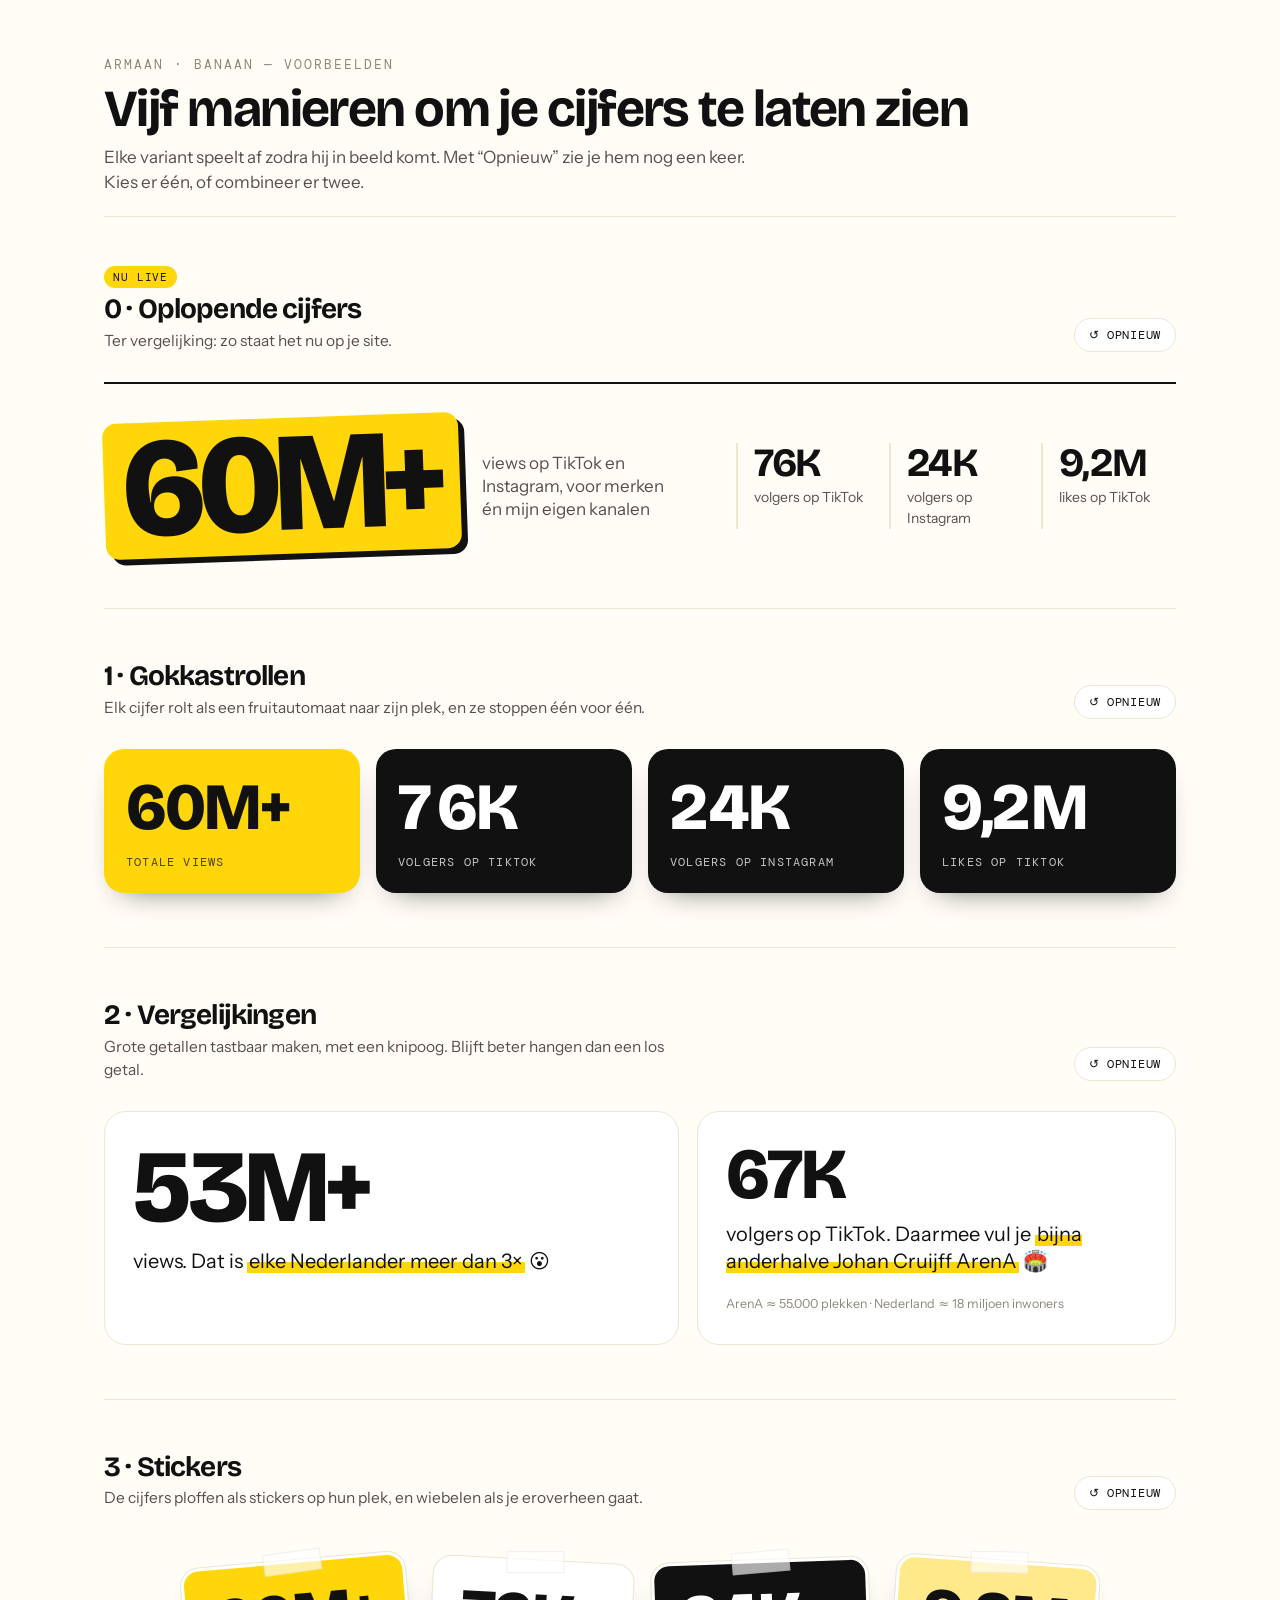
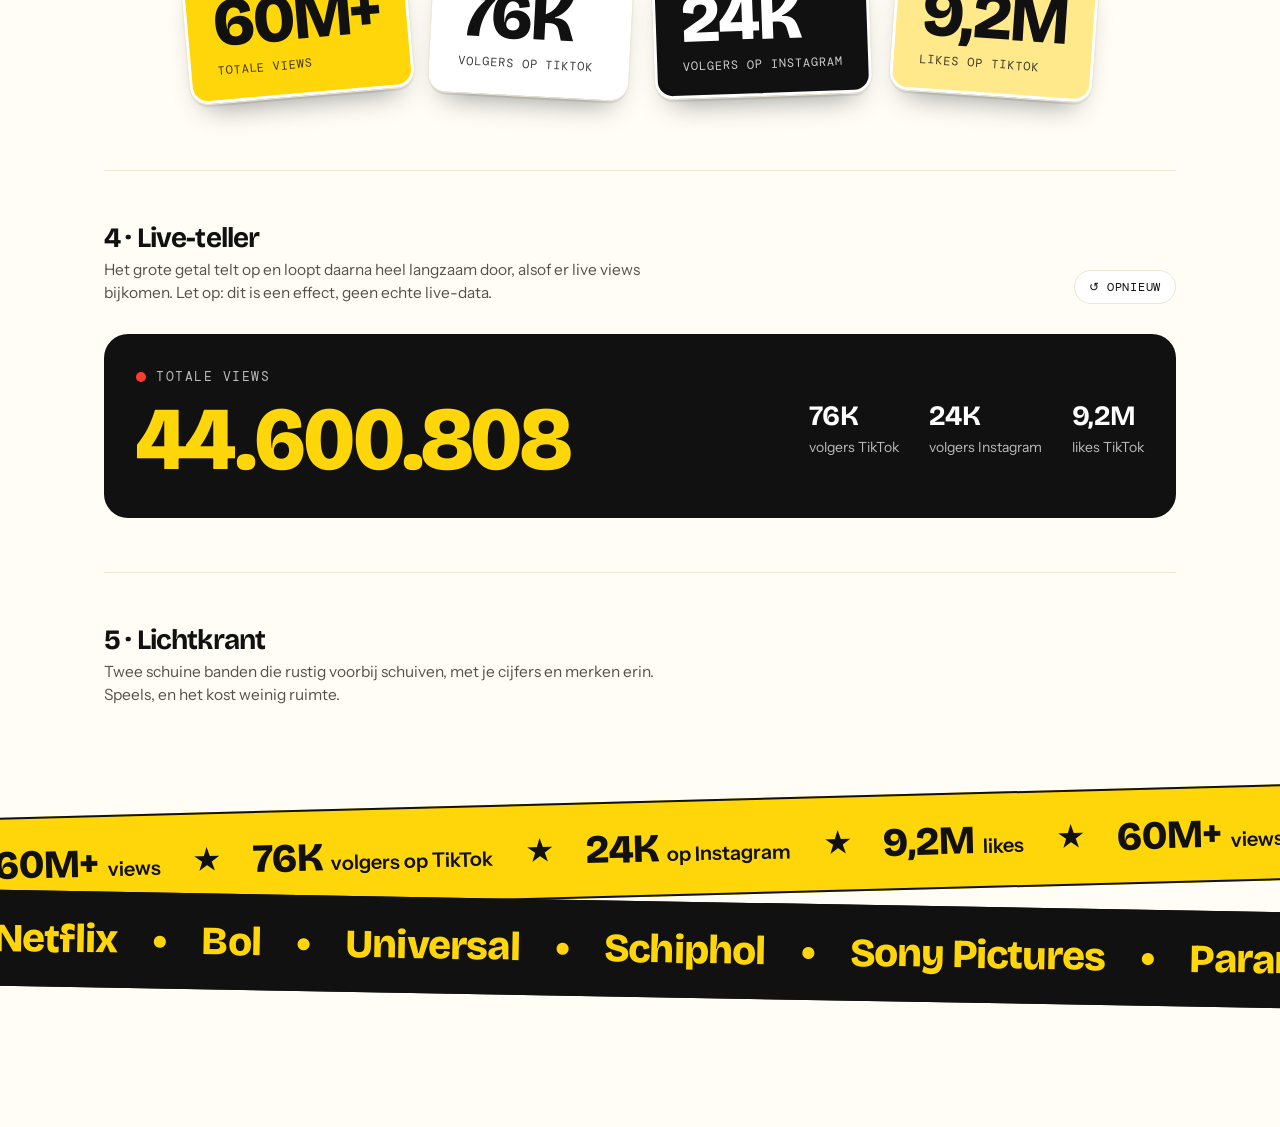
==== cijfers-voorbeelden.html @ a3349daf "Voorbeeldpagina met vijf manieren om cijfers te tonen Co-Authored-By: Claude Opus 5.5 <noreply@anthr" ====
<!doctype html>
<html lang="nl">
<head>
<meta charset="utf-8">
<meta name="viewport" content="width=device-width, initial-scale=1">
<meta name="robots" content="noindex">
<title>Cijfers: voorbeelden — Armaan Banaan</title>
<link rel="icon" type="image/png" href="favicon.png">
<link rel="preconnect" href="https://fonts.googleapis.com">
<link rel="preconnect" href="https://fonts.gstatic.com" crossorigin>
<link rel="stylesheet" href="https://fonts.googleapis.com/css2?family=Bricolage+Grotesque:opsz,wght@12..96,600;12..96,700;12..96,800&family=Instrument+Sans:wght@400;500;600&family=DM+Mono:wght@400;500&display=swap">
<style>
  :root{--bg:#FFFDF6;--bg-2:#FFF6CC;--surface:#FFFFFF;--line:#ECE6D3;--ink:#111111;--muted:#55524A;--faint:#8D887A;--accent:#FFD60A;--accent-text:#B58900}
  *{box-sizing:border-box}
  body{margin:0;background:var(--bg);color:var(--ink);font-family:"Instrument Sans",system-ui,sans-serif;font-size:17px;line-height:1.5;-webkit-font-smoothing:antialiased}
  .wrap{max-width:1120px;margin:0 auto;padding:0 24px}
  h1,h2,b.n{font-family:"Bricolage Grotesque",sans-serif;letter-spacing:-.03em}
  header{padding:56px 0 20px}
  header h1{font-size:clamp(32px,5vw,52px);margin:8px 0 10px;line-height:1}
  header p{color:var(--muted);max-width:60ch;margin:0}
  .eyebrow{font-family:"DM Mono",monospace;font-size:12.5px;letter-spacing:.16em;text-transform:uppercase;color:var(--faint);margin:0}
  section.v{padding:46px 0 54px;border-top:1px solid var(--line)}
  .v-head{display:flex;align-items:flex-end;justify-content:space-between;gap:16px;margin-bottom:30px;flex-wrap:wrap}
  .v-head h2{font-size:28px;margin:6px 0 4px;line-height:1.1}
  .v-head p{margin:0;color:var(--muted);font-size:15.5px;max-width:58ch}
  .again{font-family:"DM Mono",monospace;font-size:12px;letter-spacing:.06em;text-transform:uppercase;border:1px solid var(--line);background:var(--surface);color:var(--ink);border-radius:999px;padding:8px 14px;cursor:pointer}
  .again:hover{border-color:var(--ink)}
  .tag{display:inline-block;background:var(--accent);color:#111;font-family:"DM Mono",monospace;font-size:11px;letter-spacing:.08em;text-transform:uppercase;padding:3px 9px;border-radius:999px}

  /* 0. huidig */
  .st-a{display:grid;grid-template-columns:auto 1fr;gap:28px 56px;align-items:center;border-top:2px solid var(--ink);padding-top:34px}
  .st-hero{display:flex;align-items:center;gap:22px}
  .st-big{font-family:"Bricolage Grotesque",sans-serif;font-weight:800;font-size:clamp(76px,11vw,148px);line-height:.85;letter-spacing:-.05em;color:#111;background:var(--accent);padding:6px 18px 10px;border-radius:14px;transform:rotate(-2deg);display:inline-block;box-shadow:6px 6px 0 #111}
  .st-cap{font-size:17px;color:var(--muted);max-width:18ch;line-height:1.35}
  .st-row{display:grid;grid-template-columns:repeat(3,1fr);gap:18px}
  .st-row div{display:flex;flex-direction:column;gap:4px;border-left:2px solid var(--line);padding-left:16px}
  .st-row b{font-family:"Bricolage Grotesque",sans-serif;font-weight:700;font-size:clamp(28px,3.4vw,40px);letter-spacing:-.03em;line-height:1}
  .st-row span{font-size:14px;color:var(--muted)}

  /* 1. gokkastrollen */
  .slot-grid{display:grid;grid-template-columns:repeat(4,1fr);gap:16px}
  .slot{background:#111;color:#fff;border-radius:20px;padding:26px 22px 22px;box-shadow:0 14px 30px -18px rgba(0,0,0,.6)}
  .slot:first-child{background:var(--accent);color:#111}
  .reel{display:flex;font-family:"Bricolage Grotesque",sans-serif;font-weight:800;font-size:clamp(44px,5.4vw,66px);line-height:1;letter-spacing:-.03em;height:1em;overflow:hidden}
  .reel .col{display:flex;flex-direction:column;transition:transform 1.6s cubic-bezier(.2,.9,.25,1.05)}
  .reel .col span,.reel .fix{height:1em;display:block}
  .slot small{display:block;margin-top:12px;font-family:"DM Mono",monospace;font-size:12px;letter-spacing:.1em;text-transform:uppercase;opacity:.75}

  /* 2. vergelijkingen */
  .cmp{display:grid;grid-template-columns:1.2fr 1fr;gap:18px}
  .cmp > div{background:var(--surface);border:1px solid var(--line);border-radius:22px;padding:30px 28px}
  .cmp b.n{display:block;font-weight:800;font-size:clamp(60px,8vw,104px);line-height:.9}
  .cmp .eq{margin-top:14px;font-size:20px;line-height:1.35}
  .cmp .eq mark{background:linear-gradient(transparent 55%,var(--accent) 55%);color:inherit;padding:0 .1em}
  .cmp .small b.n{font-size:clamp(46px,5.6vw,72px)}
  .cmp .src{display:block;margin-top:10px;font-size:12.5px;color:var(--faint)}

  /* 3. stickers */
  .stick{display:flex;flex-wrap:wrap;gap:22px;justify-content:center;padding:20px 0}
  .sticker{position:relative;background:var(--accent);color:#111;border-radius:18px;padding:22px 26px 18px;min-width:200px;box-shadow:0 3px 0 rgba(0,0,0,.08),0 18px 30px -16px rgba(0,0,0,.45);border:3px solid #fff;outline:1px solid var(--line);transform:rotate(var(--r)) scale(0);opacity:0}
  .sticker:nth-child(2){background:#fff}
  .sticker:nth-child(3){background:#111;color:#fff}
  .sticker:nth-child(4){background:#FFE98A}
  .sticker b.n{display:block;font-weight:800;font-size:clamp(48px,5.6vw,68px);line-height:.95}
  .sticker small{font-family:"DM Mono",monospace;font-size:12px;letter-spacing:.08em;text-transform:uppercase;opacity:.8}
  .sticker::before{content:"";position:absolute;top:-12px;left:50%;width:56px;height:20px;margin-left:-28px;background:rgba(255,255,255,.65);border:1px solid rgba(0,0,0,.06);transform:rotate(-3deg)}
  .play .sticker{animation:plak .6s cubic-bezier(.3,1.6,.5,1) forwards;animation-delay:calc(var(--i)*.14s)}
  .sticker.done{opacity:1;transform:rotate(var(--r)) scale(1);animation:none}
  .sticker.done:hover{animation:wiebel .5s ease}
  @keyframes plak{0%{opacity:0;transform:rotate(calc(var(--r) - 14deg)) scale(1.7)}60%{opacity:1;transform:rotate(var(--r)) scale(.94)}100%{opacity:1;transform:rotate(var(--r)) scale(1)}}
  @keyframes wiebel{0%,100%{transform:rotate(var(--r)) scale(1.04)}30%{transform:rotate(calc(var(--r) - 4deg)) scale(1.06)}60%{transform:rotate(calc(var(--r) + 3deg)) scale(1.06)}}

  /* 4. live-teller */
  .live{background:#111;color:#fff;border-radius:24px;padding:34px 32px;display:flex;align-items:center;justify-content:space-between;gap:24px;flex-wrap:wrap}
  .live .lbl{display:flex;align-items:center;gap:10px;font-family:"DM Mono",monospace;font-size:12.5px;letter-spacing:.12em;text-transform:uppercase;color:#bbb}
  .live .dot{width:10px;height:10px;border-radius:50%;background:#ff3b30;box-shadow:0 0 0 0 rgba(255,59,48,.6);animation:puls 1.6s infinite}
  @keyframes puls{70%{box-shadow:0 0 0 12px rgba(255,59,48,0)}100%{box-shadow:0 0 0 0 rgba(255,59,48,0)}}
  .live b.n{display:block;font-weight:800;font-size:clamp(46px,7vw,92px);line-height:1;color:var(--accent);font-variant-numeric:tabular-nums;margin-top:8px}
  .live .side{display:grid;grid-template-columns:repeat(3,auto);gap:10px 30px;font-size:14px;color:#bbb}
  .live .side b{display:block;font-family:"Bricolage Grotesque",sans-serif;font-size:28px;color:#fff;letter-spacing:-.02em}

  /* 5. lichtkrant */
  .ticker{background:var(--accent);color:#111;border-top:2px solid #111;border-bottom:2px solid #111;overflow:hidden;transform:rotate(-1.5deg);margin:10px -24px}
  .ticker .t{display:flex;width:max-content;animation:loop 26s linear infinite}
  .ticker .grp{display:flex;align-items:center;gap:34px;padding:16px 17px;font-family:"Bricolage Grotesque",sans-serif;font-weight:800;font-size:clamp(26px,3.4vw,40px);letter-spacing:-.02em;white-space:nowrap}
  .ticker .grp i{font-style:normal;font-weight:600;font-family:"Instrument Sans",sans-serif;font-size:.5em;letter-spacing:0;text-transform:none}
  .ticker .ster{font-size:.7em}
  @keyframes loop{to{transform:translateX(-50%)}}
  .ticker2{background:#111;color:var(--accent);transform:rotate(1deg);margin-top:-6px}
  .ticker2 .t{animation-direction:reverse;animation-duration:32s}

  @media (max-width:860px){
    .st-a,.cmp{grid-template-columns:1fr}.slot-grid{grid-template-columns:1fr 1fr}.live .side{grid-template-columns:1fr 1fr 1fr}
  }
  @media (max-width:520px){.slot-grid,.st-row{grid-template-columns:1fr}.live .side{grid-template-columns:1fr}}
  @media (prefers-reduced-motion:reduce){.ticker .t{animation:none}.sticker{opacity:1;transform:rotate(var(--r))}}
</style>
</head>
<body>
<div class="wrap">
  <header>
    <p class="eyebrow">armaan · banaan — voorbeelden</p>
    <h1>Vijf manieren om je cijfers te laten zien</h1>
    <p>Elke variant speelt af zodra hij in beeld komt. Met “Opnieuw” zie je hem nog een keer. Kies er één, of combineer er twee.</p>
  </header>

  <section class="v" data-v="0">
    <div class="v-head"><div><span class="tag">Nu live</span><h2>0 · Oplopende cijfers</h2><p>Ter vergelijking: zo staat het nu op je site.</p></div><button class="again" type="button">↺ Opnieuw</button></div>
    <div class="st-a">
      <div class="st-hero"><span class="st-big"><span data-count="60" data-suf="M+">60M+</span></span><span class="st-cap">views op TikTok en Instagram, voor merken én mijn eigen kanalen</span></div>
      <div class="st-row">
        <div><b data-count="76" data-suf="K">76K</b><span>volgers op TikTok</span></div>
        <div><b data-count="24" data-suf="K">24K</b><span>volgers op Instagram</span></div>
        <div><b data-count="9.2" data-dec="1" data-suf="M">9,2M</b><span>likes op TikTok</span></div>
      </div>
    </div>
  </section>

  <section class="v" data-v="1">
    <div class="v-head"><div><h2>1 · Gokkastrollen</h2><p>Elk cijfer rolt als een fruitautomaat naar zijn plek, en ze stoppen één voor één.</p></div><button class="again" type="button">↺ Opnieuw</button></div>
    <div class="slot-grid">
      <div class="slot"><div class="reel" data-slot="60M+"></div><small>totale views</small></div>
      <div class="slot"><div class="reel" data-slot="76K"></div><small>volgers op TikTok</small></div>
      <div class="slot"><div class="reel" data-slot="24K"></div><small>volgers op Instagram</small></div>
      <div class="slot"><div class="reel" data-slot="9,2M"></div><small>likes op TikTok</small></div>
    </div>
  </section>

  <section class="v" data-v="2">
    <div class="v-head"><div><h2>2 · Vergelijkingen</h2><p>Grote getallen tastbaar maken, met een knipoog. Blijft beter hangen dan een los getal.</p></div><button class="again" type="button">↺ Opnieuw</button></div>
    <div class="cmp">
      <div><b class="n" data-count="60" data-suf="M+">60M+</b><p class="eq">views. Dat is <mark>elke Nederlander meer dan 3×</mark> 😮</p></div>
      <div class="small"><b class="n" data-count="76" data-suf="K">76K</b><p class="eq">volgers op TikTok. Daarmee vul je <mark>bijna anderhalve Johan Cruijff ArenA</mark> 🏟️</p><span class="src">ArenA ≈ 55.000 plekken · Nederland ≈ 18 miljoen inwoners</span></div>
    </div>
  </section>

  <section class="v" data-v="3">
    <div class="v-head"><div><h2>3 · Stickers</h2><p>De cijfers ploffen als stickers op hun plek, en wiebelen als je eroverheen gaat.</p></div><button class="again" type="button">↺ Opnieuw</button></div>
    <div class="stick">
      <div class="sticker" style="--r:-5deg;--i:0"><b class="n">60M+</b><small>totale views</small></div>
      <div class="sticker" style="--r:3deg;--i:1"><b class="n">76K</b><small>volgers op TikTok</small></div>
      <div class="sticker" style="--r:-2deg;--i:2"><b class="n">24K</b><small>volgers op Instagram</small></div>
      <div class="sticker" style="--r:4deg;--i:3"><b class="n">9,2M</b><small>likes op TikTok</small></div>
    </div>
  </section>

  <section class="v" data-v="4">
    <div class="v-head"><div><h2>4 · Live-teller</h2><p>Het grote getal telt op en loopt daarna heel langzaam door, alsof er live views bijkomen. Let op: dit is een effect, geen echte live-data.</p></div><button class="again" type="button">↺ Opnieuw</button></div>
    <div class="live">
      <div><span class="lbl"><span class="dot"></span>Totale views</span><b class="n" id="live-n">60.000.000</b></div>
      <div class="side"><div><b>76K</b>volgers TikTok</div><div><b>24K</b>volgers Instagram</div><div><b>9,2M</b>likes TikTok</div></div>
    </div>
  </section>

  <section class="v" data-v="5">
    <div class="v-head"><div><h2>5 · Lichtkrant</h2><p>Twee schuine banden die rustig voorbij schuiven, met je cijfers en merken erin. Speels, en het kost weinig ruimte.</p></div></div>
  </section>
</div>
<div class="ticker"><div class="t"><div class="grp"><span>60M+ <i>views</i></span><span class="ster">★</span><span>76K <i>volgers op TikTok</i></span><span class="ster">★</span><span>24K <i>op Instagram</i></span><span class="ster">★</span><span>9,2M <i>likes</i></span><span class="ster">★</span></div><div class="grp" aria-hidden="true"><span>60M+ <i>views</i></span><span class="ster">★</span><span>76K <i>volgers op TikTok</i></span><span class="ster">★</span><span>24K <i>op Instagram</i></span><span class="ster">★</span><span>9,2M <i>likes</i></span><span class="ster">★</span></div></div></div>
<div class="ticker ticker2"><div class="t"><div class="grp"><span>Netflix</span><span class="ster">●</span><span>Bol</span><span class="ster">●</span><span>Universal</span><span class="ster">●</span><span>Schiphol</span><span class="ster">●</span><span>Sony Pictures</span><span class="ster">●</span><span>Paramount</span><span class="ster">●</span><span>NS</span><span class="ster">●</span></div><div class="grp" aria-hidden="true"><span>Netflix</span><span class="ster">●</span><span>Bol</span><span class="ster">●</span><span>Universal</span><span class="ster">●</span><span>Schiphol</span><span class="ster">●</span><span>Sony Pictures</span><span class="ster">●</span><span>Paramount</span><span class="ster">●</span><span>NS</span><span class="ster">●</span></div></div></div>
<div style="height:120px"></div>

<script>
(function(){
  /* 0 + 2: oplopend */
  function fmt(v,dec,suf){ return (dec?v.toFixed(dec).replace(".",","):Math.round(v))+(suf||""); }
  function count(el){ var to=parseFloat(el.dataset.count), dec=parseInt(el.dataset.dec||"0",10), suf=el.dataset.suf||""; var t0=null,d=1400; function f(t){ if(!t0){t0=t;} var p=Math.min(1,(t-t0)/d); p=1-Math.pow(1-p,3); el.textContent=fmt(to*p,dec,suf); if(p<1){requestAnimationFrame(f);} } requestAnimationFrame(f); }

  /* 1: gokkastrollen */
  document.querySelectorAll("[data-slot]").forEach(function(r){
    r.innerHTML=r.dataset.slot.split("").map(function(c){
      if(!/[0-9]/.test(c)){ return '<span class="fix">'+c+'</span>'; }
      var s=""; for(var k=0;k<3;k++){ for(var n=0;n<10;n++){ s+="<span>"+n+"</span>"; } }
      return '<span class="col" data-d="'+c+'">'+s+'</span>';
    }).join("");
  });
  function slots(sec){
    var cols=sec.querySelectorAll(".col"), i=0;
    cols.forEach(function(c){ c.style.transition="none"; c.style.transform="translateY(0)"; });
    void sec.offsetWidth;
    cols.forEach(function(c){ var d=parseInt(c.dataset.d,10); c.style.transition="transform "+(1.2+i*0.18)+"s cubic-bezier(.2,.9,.25,1.05)"; c.style.transform="translateY(-"+(20+d)+"em)"; i++; });
  }

  /* 3: stickers */
  function stickers(sec){ var st=sec.querySelectorAll(".sticker"); st.forEach(function(x){ x.classList.remove("done"); }); sec.classList.remove("play"); void sec.offsetWidth; sec.classList.add("play"); }
  document.querySelectorAll(".sticker").forEach(function(x){ x.addEventListener("animationend",function(e){ if(e.animationName==="plak"){ x.classList.add("done"); } }); });

  /* 4: live-teller */
  var liveT=null;
  function live(){
    var el=document.getElementById("live-n"); clearInterval(liveT);
    var doel=60000000, t0=null, d=1600;
    function nl(n){ return Math.floor(n).toLocaleString("nl-NL"); }
    function f(t){ if(!t0){t0=t;} var p=Math.min(1,(t-t0)/d); p=1-Math.pow(1-p,3); el.textContent=nl(doel*p); if(p<1){requestAnimationFrame(f);} else { var n=doel; liveT=setInterval(function(){ n+=Math.floor(Math.random()*4)+1; el.textContent=nl(n); },900); } }
    requestAnimationFrame(f);
  }

  function speel(sec){
    var v=sec.dataset.v;
    if(v==="0"||v==="2"){ sec.querySelectorAll("[data-count]").forEach(count); }
    if(v==="1"){ slots(sec); }
    if(v==="3"){ stickers(sec); }
    if(v==="4"){ live(); }
  }
  var io=new IntersectionObserver(function(es){ es.forEach(function(e){ if(e.isIntersecting){ speel(e.target); io.unobserve(e.target); } }); },{threshold:.45});
  document.querySelectorAll("section.v").forEach(function(s){ io.observe(s); var b=s.querySelector(".again"); if(b){ b.addEventListener("click",function(){ speel(s); }); } });
})();
</script>
</body>
</html>
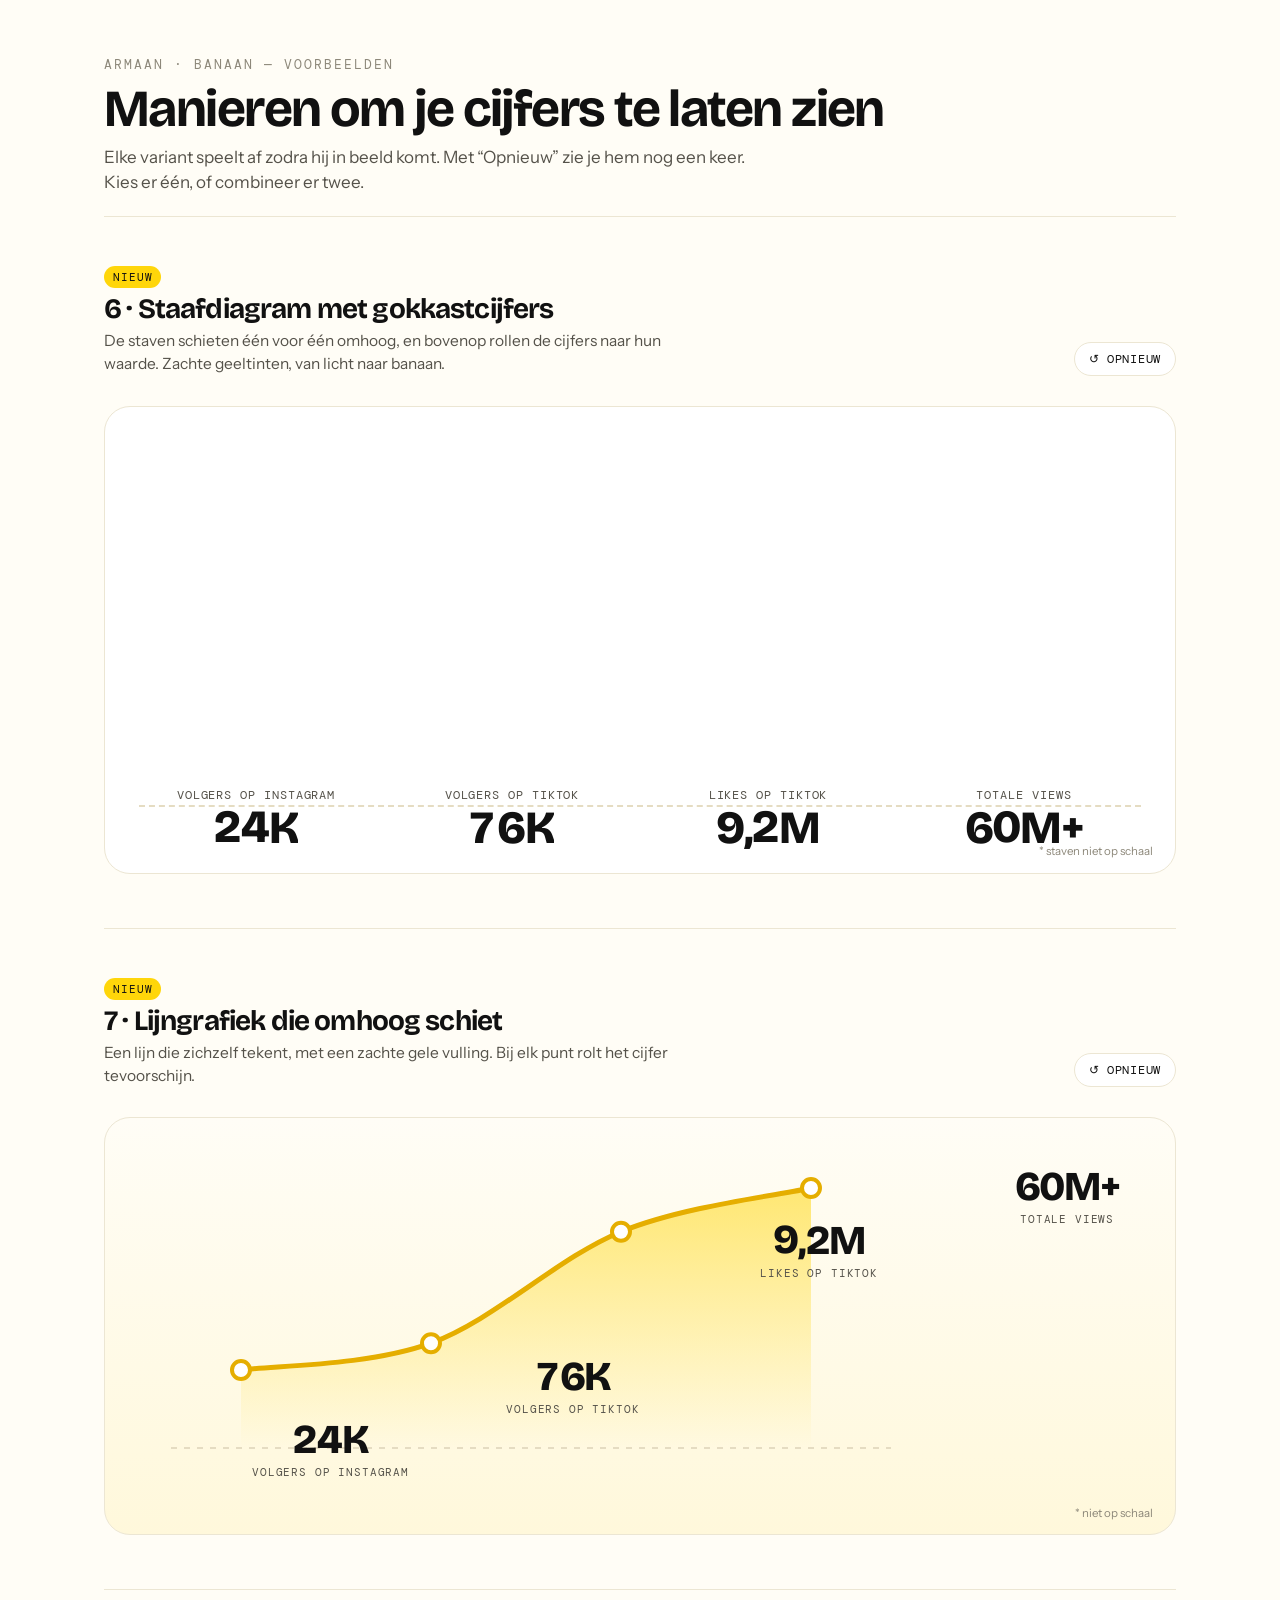
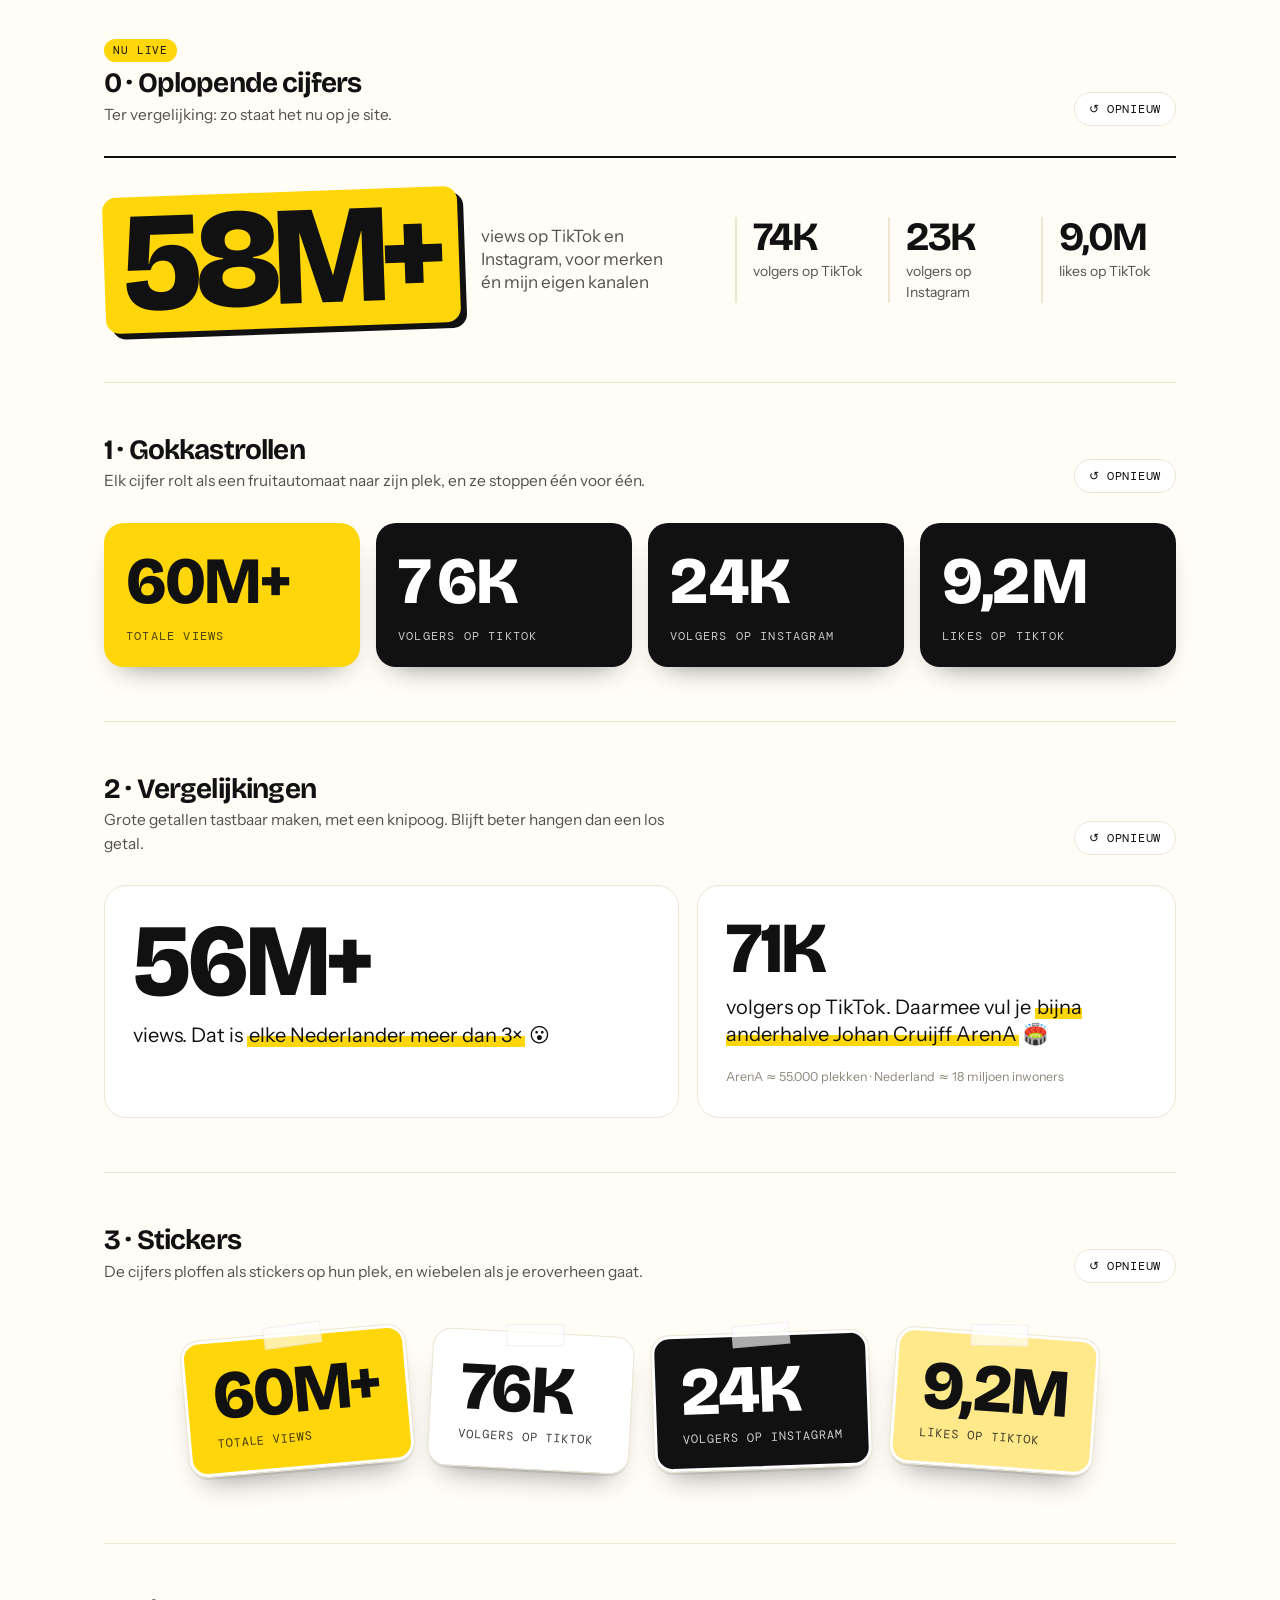
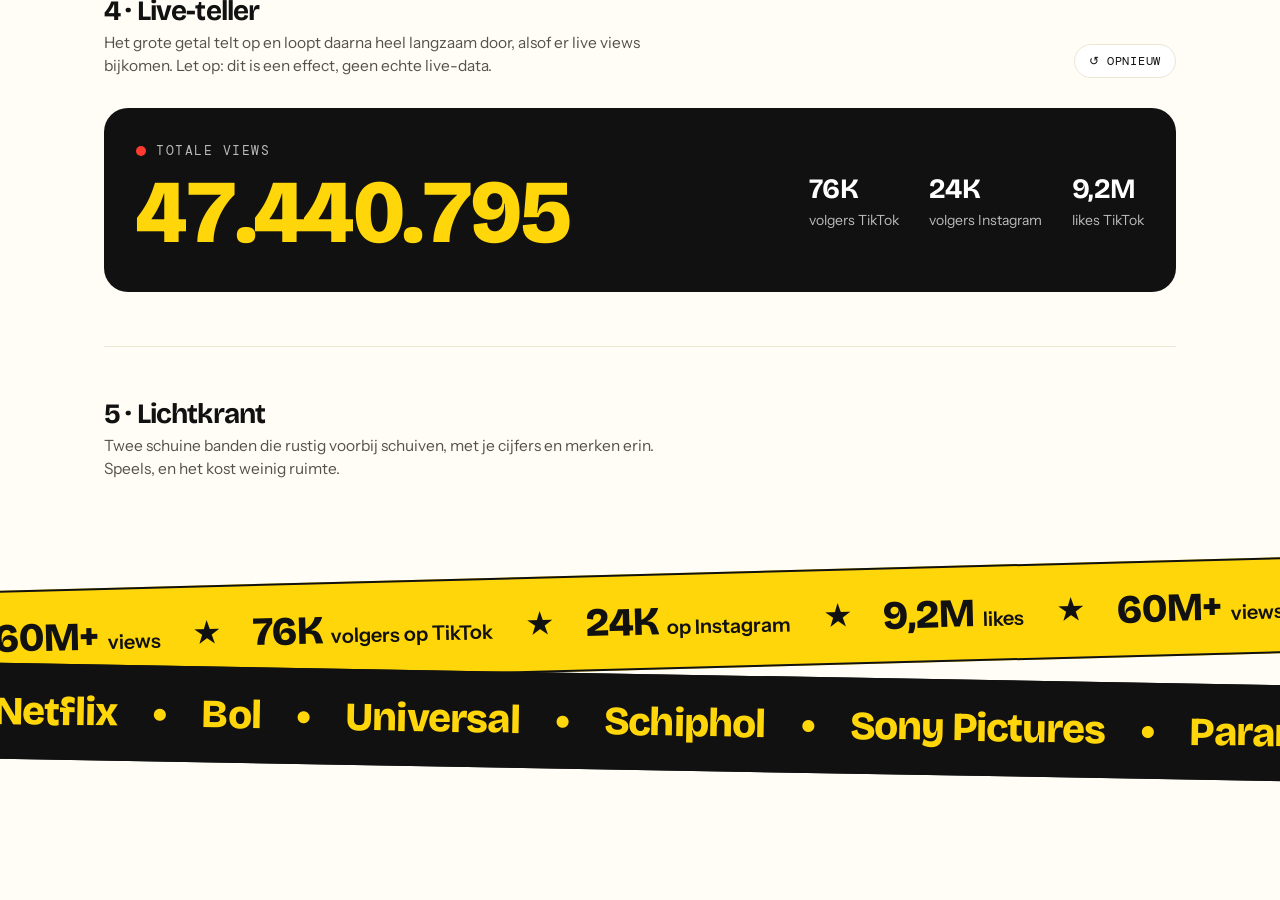
==== commit d4790cef: "Cijfervoorbeelden: staafdiagram en lijngrafiek met gokkastcijfers Co-Authored-By: Claude Opus 5.5 <n" ====
--- a/cijfers-voorbeelden.html
+++ b/cijfers-voorbeelden.html
@@ -27,6 +27,37 @@
   .again:hover{border-color:var(--ink)}
   .tag{display:inline-block;background:var(--accent);color:#111;font-family:"DM Mono",monospace;font-size:11px;letter-spacing:.08em;text-transform:uppercase;padding:3px 9px;border-radius:999px}
 
+
+  /* 6. staafdiagram */
+  .chart{position:relative;background:var(--surface);border:1px solid var(--line);border-radius:26px;padding:40px 34px 26px;overflow:hidden}
+  .grid-l{position:absolute;left:34px;right:34px;top:40px;bottom:72px;background:repeating-linear-gradient(to bottom,transparent 0,transparent calc(25%% - 1px),#F1ECDD calc(25%% - 1px),#F1ECDD 25%%);pointer-events:none}
+  .bars{position:relative;height:360px;display:grid;grid-template-columns:repeat(4,1fr);gap:22px;align-items:end;border-bottom:2px dashed #E5DCC2;padding-bottom:0}
+  .bar{display:flex;flex-direction:column;justify-content:flex-end;height:100%%;position:relative}
+  .pillar{position:relative;height:0;background:linear-gradient(180deg,var(--c),color-mix(in srgb,var(--c) 70%%,#fff));border-radius:16px 16px 6px 6px;box-shadow:inset 0 -6px 0 rgba(0,0,0,.04);transition:height 1s cubic-bezier(.2,.9,.25,1.12);transition-delay:calc(var(--i)*.18s)}
+  .bar:last-child .pillar{box-shadow:0 18px 40px -16px rgba(229,174,0,.65)}
+  .chart.go .pillar{height:calc(var(--h) - 54px)}
+  .val{position:absolute;left:0;right:0;bottom:calc(100%% + 10px);display:flex;justify-content:center}
+  .val .reel{font-size:clamp(28px,3.6vw,48px);color:#111}
+  .lab{position:absolute;top:calc(100%% + 12px);left:0;right:0;text-align:center;font-family:"DM Mono",monospace;font-size:11.5px;letter-spacing:.08em;text-transform:uppercase;color:var(--muted)}
+  .chart .bars{margin-bottom:40px}
+  .note{position:absolute;right:22px;bottom:12px;font-size:11.5px;color:var(--faint)}
+  /* 7. lijngrafiek */
+  .lchart{position:relative;background:linear-gradient(180deg,#FFFDF6,#FFF8DB);border:1px solid var(--line);border-radius:26px;padding:30px 26px 46px;overflow:hidden}
+  .lchart svg{display:block;width:100%%;height:340px;overflow:visible}
+  .lchart .base{stroke:#E5DCC2;stroke-width:2;stroke-dasharray:6 7}
+  .lchart .area{fill:url(#lg);opacity:0;transition:opacity .9s ease .9s}
+  .lchart .ln{fill:none;stroke:#E5AE00;stroke-width:5;stroke-linecap:round;stroke-dasharray:1 1;stroke-dashoffset:1}
+  .lchart.go .ln{transition:stroke-dashoffset 1.6s cubic-bezier(.5,0,.2,1);stroke-dashoffset:0}
+  .lchart.go .area{opacity:1}
+  .lchart .pt{fill:#fff;stroke:#E5AE00;stroke-width:4;transform-box:fill-box;transform-origin:center;transform:scale(0);transition:transform .45s cubic-bezier(.3,1.7,.5,1);transition-delay:calc(.25s + var(--i)*.42s)}
+  .lchart.go .pt{transform:scale(1)}
+  .lv{position:absolute;transform:translate(-50%%,calc(-100%% - 20px));text-align:center;opacity:0;transition:opacity .3s ease;transition-delay:calc(.25s + var(--i)*.42s)}
+  .lchart.go .lv{opacity:1}
+  .lv .reel{font-size:clamp(24px,3.2vw,42px);color:#111;justify-content:center}
+  .lv small{display:block;font-family:"DM Mono",monospace;font-size:10.5px;letter-spacing:.08em;text-transform:uppercase;color:var(--muted);margin-top:4px;white-space:nowrap}
+  .lchart .lv:nth-of-type(1){margin-top:30px}
+  @media (max-width:700px){.bars{height:300px;gap:10px}.lab{font-size:9.5px}.lv small{display:none}}
+
   /* 0. huidig */
   .st-a{display:grid;grid-template-columns:auto 1fr;gap:28px 56px;align-items:center;border-top:2px solid var(--ink);padding-top:34px}
   .st-hero{display:flex;align-items:center;gap:22px}
@@ -100,9 +131,33 @@
 <div class="wrap">
   <header>
     <p class="eyebrow">armaan · banaan — voorbeelden</p>
-    <h1>Vijf manieren om je cijfers te laten zien</h1>
+    <h1>Manieren om je cijfers te laten zien</h1>
     <p>Elke variant speelt af zodra hij in beeld komt. Met “Opnieuw” zie je hem nog een keer. Kies er één, of combineer er twee.</p>
   </header>
+
+  <section class="v" data-v="6">
+    <div class="v-head"><div><span class="tag">Nieuw</span><h2>6 · Staafdiagram met gokkastcijfers</h2><p>De staven schieten één voor één omhoog, en bovenop rollen de cijfers naar hun waarde. Zachte geeltinten, van licht naar banaan.</p></div><button class="again" type="button">↺ Opnieuw</button></div>
+    <div class="chart">
+      <div class="grid-l"></div>
+      <div class="bars"><div class="bar" style="--h:30.0%;--c:#FFF3BF;--i:0"><div class="pillar"><div class="val"><div class="reel" data-slot="24K"></div></div></div><span class="lab">volgers op Instagram</span></div><div class="bar" style="--h:40.3%;--c:#FFE680;--i:1"><div class="pillar"><div class="val"><div class="reel" data-slot="76K"></div></div></div><span class="lab">volgers op TikTok</span></div><div class="bar" style="--h:83.2%;--c:#FFDB3D;--i:2"><div class="pillar"><div class="val"><div class="reel" data-slot="9,2M"></div></div></div><span class="lab">likes op TikTok</span></div><div class="bar" style="--h:100.0%;--c:#FFD60A;--i:3"><div class="pillar"><div class="val"><div class="reel" data-slot="60M+"></div></div></div><span class="lab">totale views</span></div></div>
+      <span class="note">* staven niet op schaal</span>
+    </div>
+  </section>
+
+  <section class="v" data-v="7">
+    <div class="v-head"><div><span class="tag">Nieuw</span><h2>7 · Lijngrafiek die omhoog schiet</h2><p>Een lijn die zichzelf tekent, met een zachte gele vulling. Bij elk punt rolt het cijfer tevoorschijn.</p></div><button class="again" type="button">↺ Opnieuw</button></div>
+    <div class="lchart">
+      <svg viewBox="0 0 800 340" preserveAspectRatio="none" aria-hidden="true">
+        <defs><linearGradient id="lg" x1="0" y1="0" x2="0" y2="1"><stop offset="0" stop-color="#FFD60A" stop-opacity=".55"/><stop offset="1" stop-color="#FFD60A" stop-opacity="0"/></linearGradient></defs>
+        <line x1="40" y1="300" x2="760" y2="300" class="base"/>
+        <path class="area" d="M110 222.0 C141.7 217.5 236.7 218.2 300 195.2 C363.3 172.1 426.7 109.6 490 83.7 C553.3 57.8 648.3 47.3 680 40.0 L680 300 L110 300 Z"/>
+        <path class="ln" d="M110 222.0 C141.7 217.5 236.7 218.2 300 195.2 C363.3 172.1 426.7 109.6 490 83.7 C553.3 57.8 648.3 47.3 680 40.0" pathLength="1"/>
+        <circle class="pt" cx="110" cy="222.0" r="9" style="--i:0"/><circle class="pt" cx="300" cy="195.2" r="9" style="--i:1"/><circle class="pt" cx="490" cy="83.7" r="9" style="--i:2"/><circle class="pt" cx="680" cy="40.0" r="9" style="--i:3"/>
+      </svg>
+      <div class="lv" style="left:13.75%;top:65.29%;--i:0"><div class="reel" data-slot="24K"></div><small>volgers op Instagram</small></div><div class="lv" style="left:37.50%;top:57.41%;--i:1"><div class="reel" data-slot="76K"></div><small>volgers op TikTok</small></div><div class="lv" style="left:61.25%;top:24.62%;--i:2"><div class="reel" data-slot="9,2M"></div><small>likes op TikTok</small></div><div class="lv" style="left:85.00%;top:11.76%;--i:3"><div class="reel" data-slot="60M+"></div><small>totale views</small></div>
+      <span class="note">* niet op schaal</span>
+    </div>
+  </section>
 
   <section class="v" data-v="0">
     <div class="v-head"><div><span class="tag">Nu live</span><h2>0 · Oplopende cijfers</h2><p>Ter vergelijking: zo staat het nu op je site.</p></div><button class="again" type="button">↺ Opnieuw</button></div>
@@ -174,11 +229,11 @@
       return '<span class="col" data-d="'+c+'">'+s+'</span>';
     }).join("");
   });
-  function slots(sec){
-    var cols=sec.querySelectorAll(".col"), i=0;
+  function slots(sec,extra){
+    var cols=sec.querySelectorAll(".col"), i=0; extra=extra||0;
     cols.forEach(function(c){ c.style.transition="none"; c.style.transform="translateY(0)"; });
     void sec.offsetWidth;
-    cols.forEach(function(c){ var d=parseInt(c.dataset.d,10); c.style.transition="transform "+(1.2+i*0.18)+"s cubic-bezier(.2,.9,.25,1.05)"; c.style.transform="translateY(-"+(20+d)+"em)"; i++; });
+    cols.forEach(function(c){ var d=parseInt(c.dataset.d,10); c.style.transition="transform "+(1.2+extra+i*0.18)+"s cubic-bezier(.2,.9,.25,1.05)"; c.style.transform="translateY(-"+(20+d)+"em)"; i++; });
   }
 
   /* 3: stickers */
@@ -201,6 +256,7 @@
     if(v==="1"){ slots(sec); }
     if(v==="3"){ stickers(sec); }
     if(v==="4"){ live(); }
+    if(v==="6"||v==="7"){ var c=sec.querySelector(".chart,.lchart"); c.classList.remove("go"); sec.querySelectorAll(".col").forEach(function(x){ x.style.transition="none"; x.style.transform="translateY(0)"; }); void c.offsetWidth; c.classList.add("go"); setTimeout(function(){ slots(sec, v==="6"?0.9:0.5); }, v==="6"?350:300); }
   }
   var io=new IntersectionObserver(function(es){ es.forEach(function(e){ if(e.isIntersecting){ speel(e.target); io.unobserve(e.target); } }); },{threshold:.45});
   document.querySelectorAll("section.v").forEach(function(s){ io.observe(s); var b=s.querySelector(".again"); if(b){ b.addEventListener("click",function(){ speel(s); }); } });
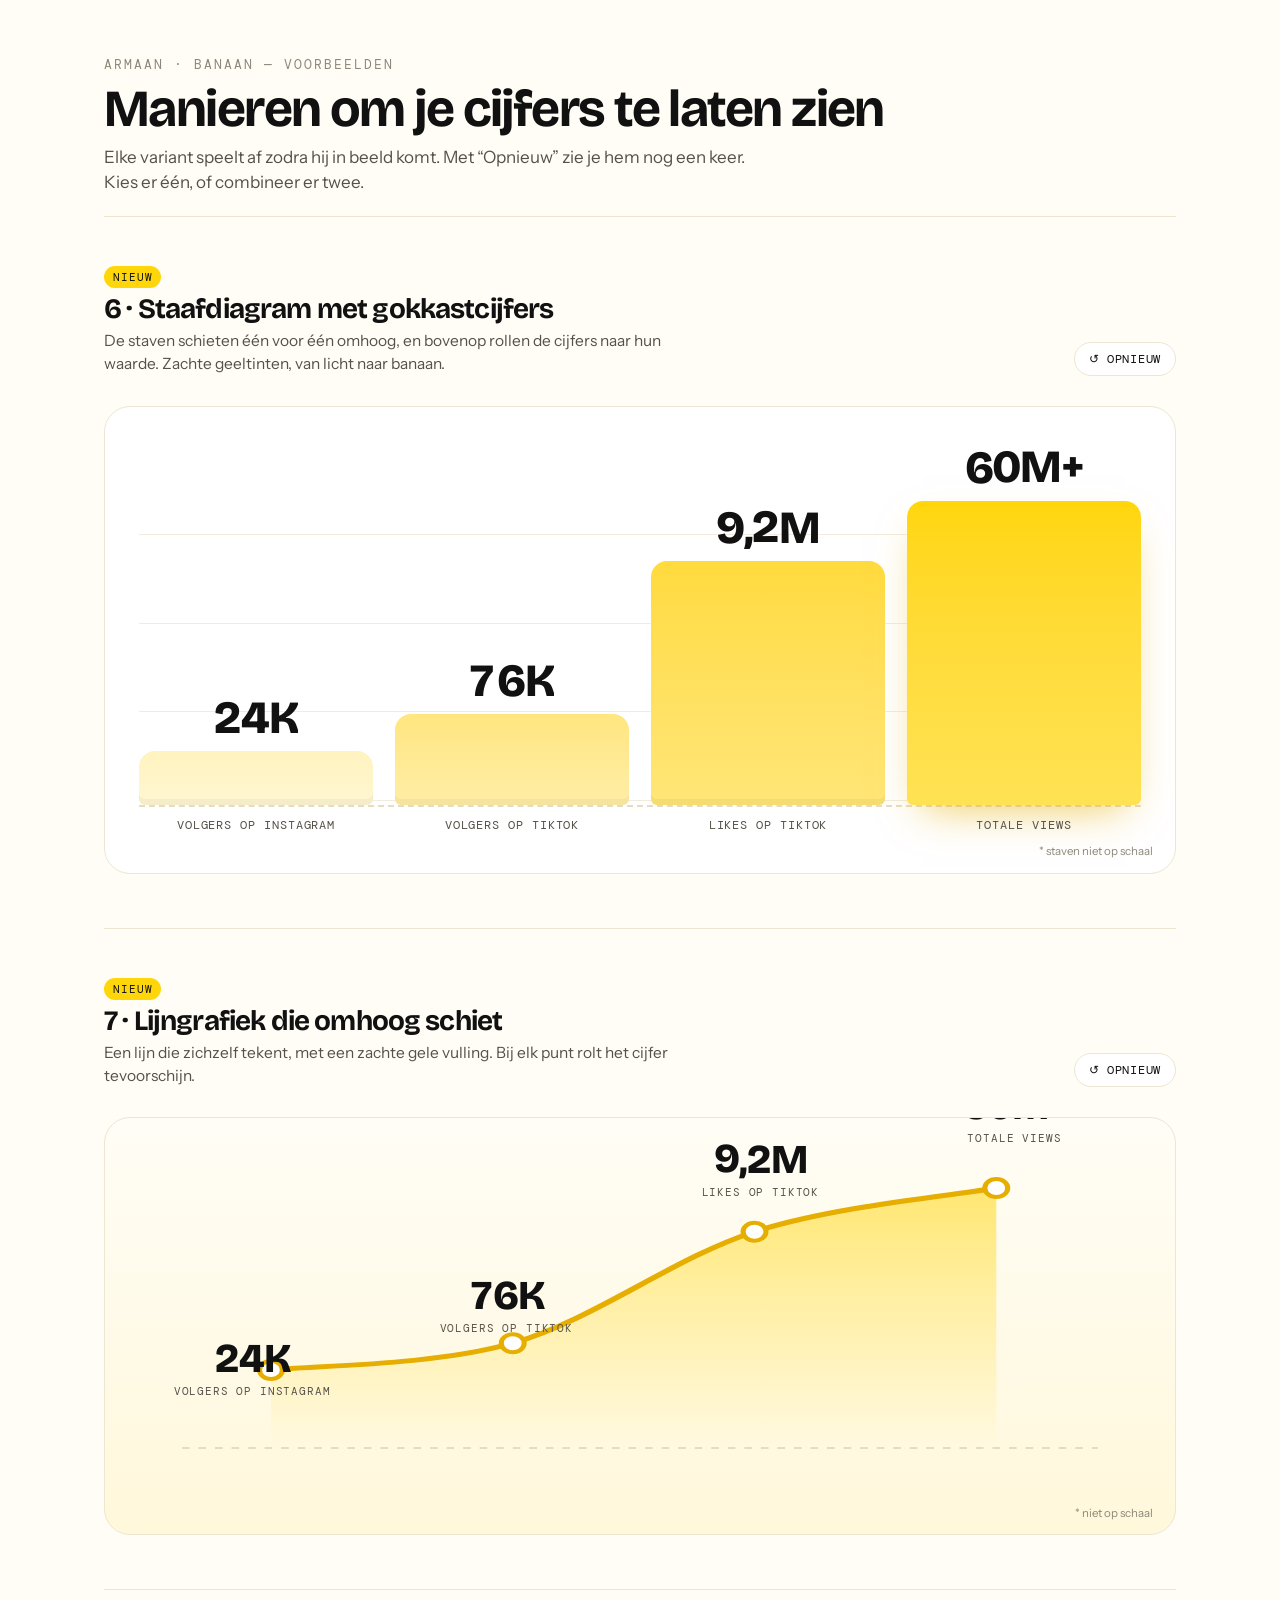
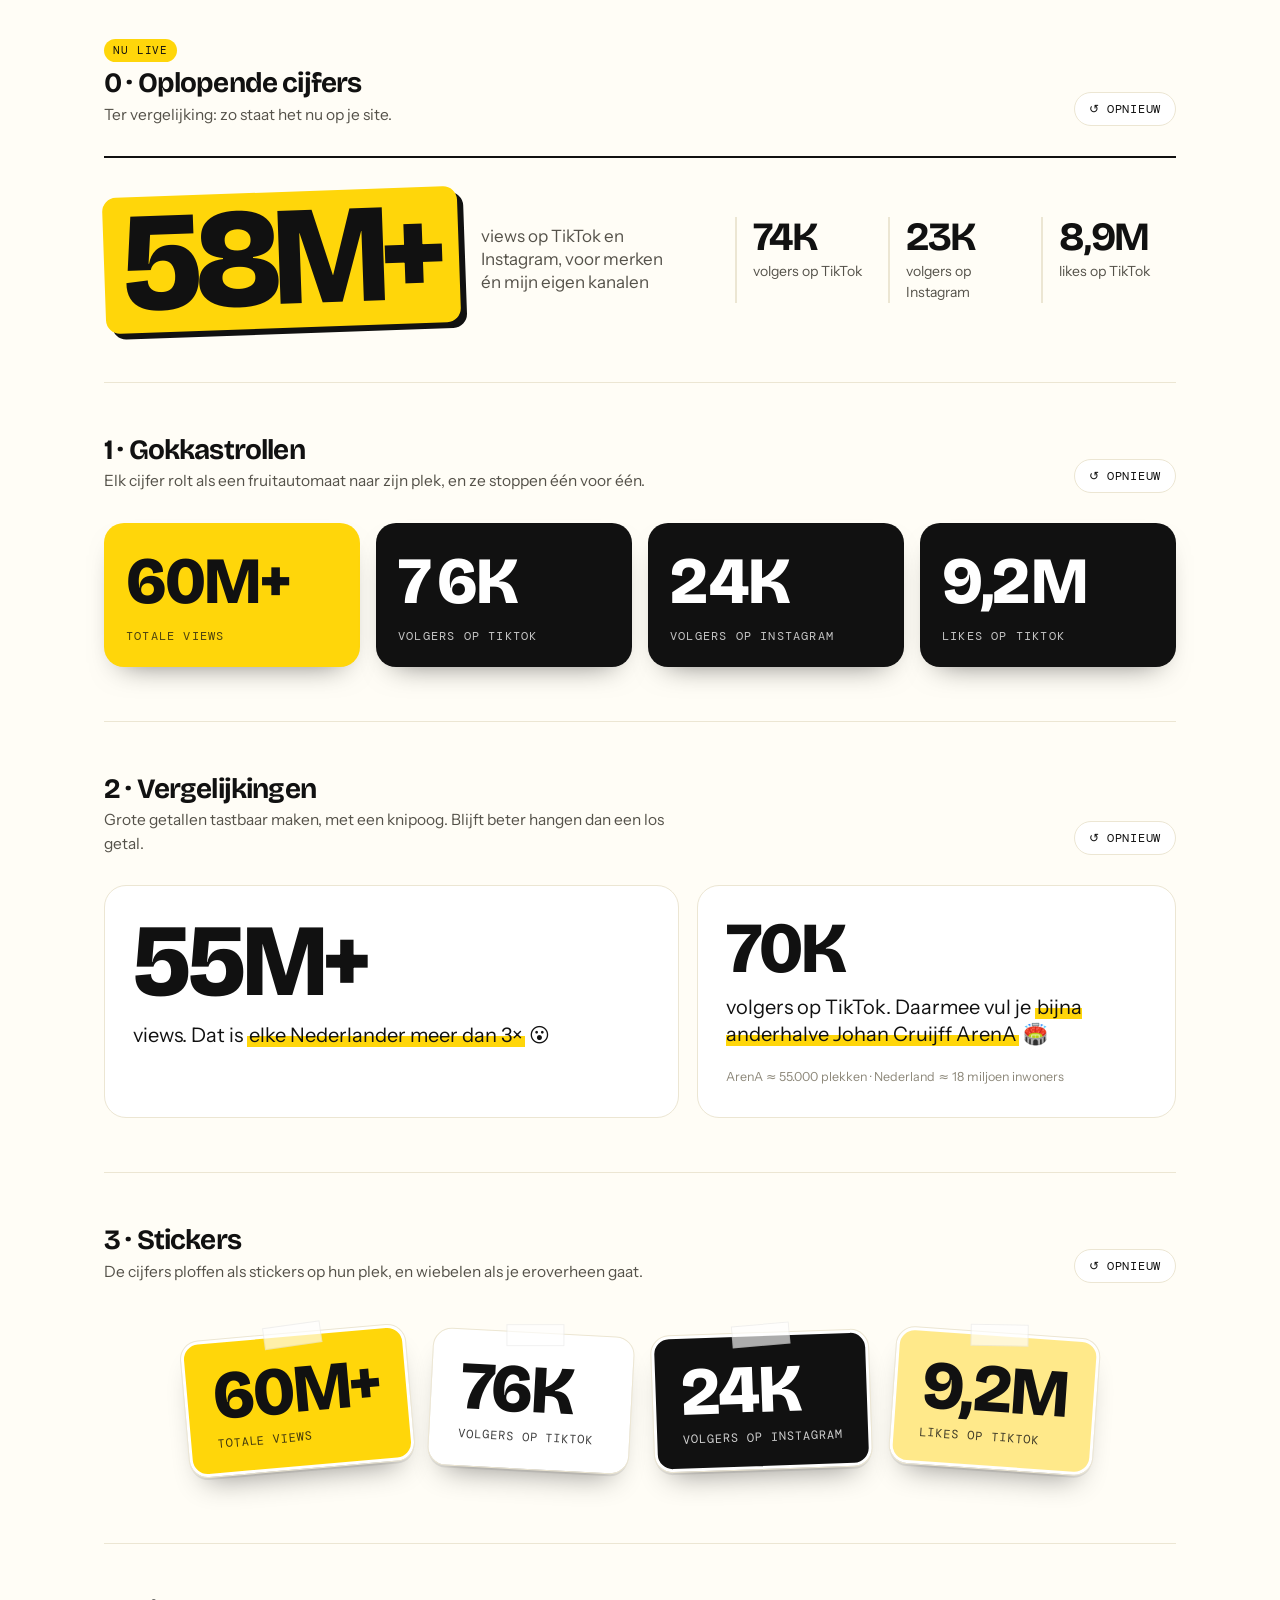
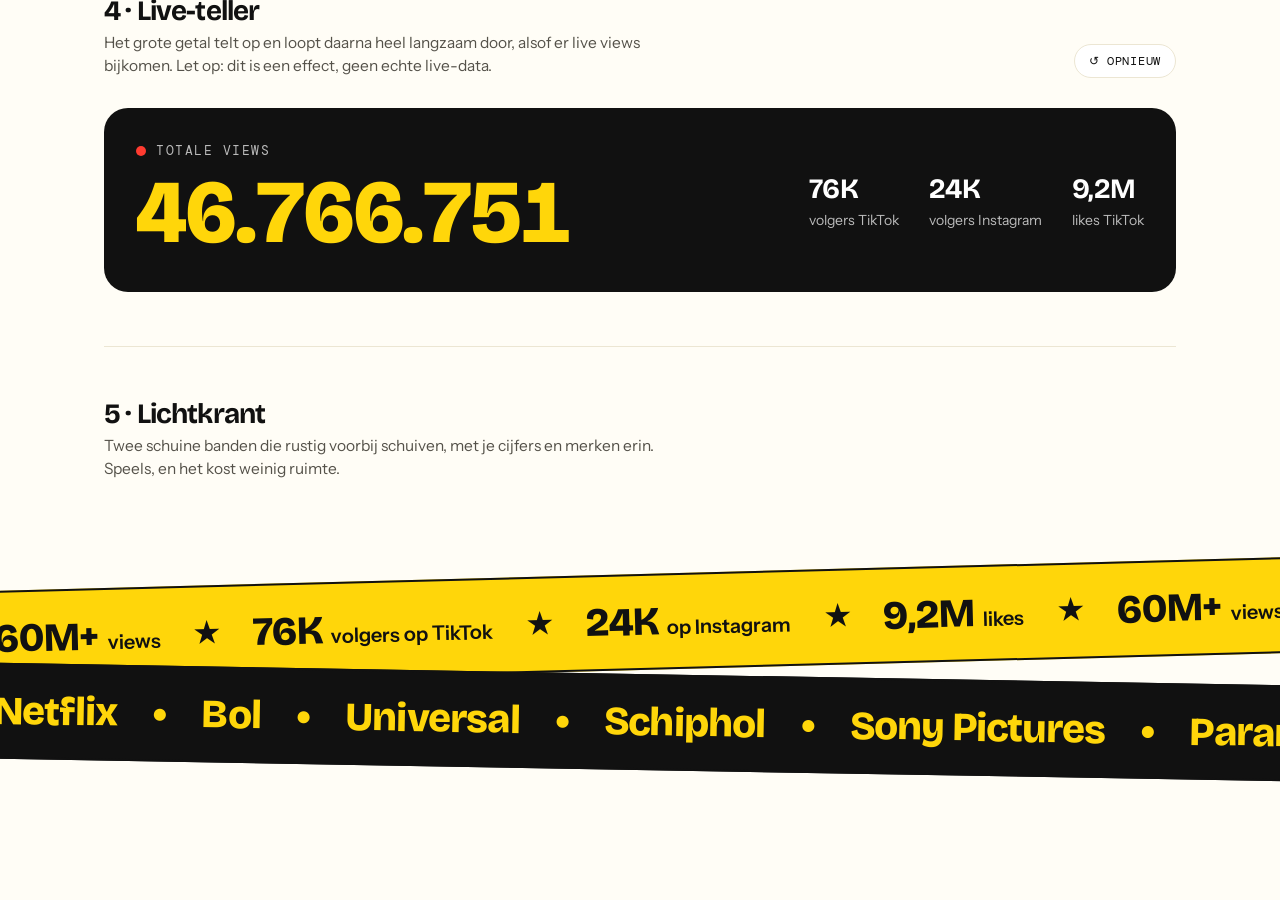
==== commit 1c1cfd75: "Cijfervoorbeelden: CSS-fix staafdiagram en lijngrafiek Co-Authored-By: Claude Opus 5.5 <noreply@anth" ====
--- a/cijfers-voorbeelden.html
+++ b/cijfers-voorbeelden.html
@@ -30,20 +30,20 @@
 
   /* 6. staafdiagram */
   .chart{position:relative;background:var(--surface);border:1px solid var(--line);border-radius:26px;padding:40px 34px 26px;overflow:hidden}
-  .grid-l{position:absolute;left:34px;right:34px;top:40px;bottom:72px;background:repeating-linear-gradient(to bottom,transparent 0,transparent calc(25%% - 1px),#F1ECDD calc(25%% - 1px),#F1ECDD 25%%);pointer-events:none}
-  .bars{position:relative;height:360px;display:grid;grid-template-columns:repeat(4,1fr);gap:22px;align-items:end;border-bottom:2px dashed #E5DCC2;padding-bottom:0}
-  .bar{display:flex;flex-direction:column;justify-content:flex-end;height:100%%;position:relative}
-  .pillar{position:relative;height:0;background:linear-gradient(180deg,var(--c),color-mix(in srgb,var(--c) 70%%,#fff));border-radius:16px 16px 6px 6px;box-shadow:inset 0 -6px 0 rgba(0,0,0,.04);transition:height 1s cubic-bezier(.2,.9,.25,1.12);transition-delay:calc(var(--i)*.18s)}
+  .grid-l{position:absolute;left:34px;right:34px;top:40px;bottom:72px;background:repeating-linear-gradient(to bottom,transparent 0,transparent calc(25% - 1px),#F1ECDD calc(25% - 1px),#F1ECDD 25%);pointer-events:none}
+  .bars{position:relative;height:360px;display:grid;grid-template-columns:repeat(4,1fr);grid-template-rows:100%;gap:22px;align-items:stretch;border-bottom:2px dashed #E5DCC2;padding-bottom:0}
+  .bar{display:flex;flex-direction:column;justify-content:flex-end;position:relative;min-height:0}
+  .pillar{position:relative;height:0;background:linear-gradient(180deg,var(--c),color-mix(in srgb,var(--c) 70%,#fff));border-radius:16px 16px 6px 6px;box-shadow:inset 0 -6px 0 rgba(0,0,0,.04);transition:height 1s cubic-bezier(.2,.9,.25,1.12);transition-delay:calc(var(--i)*.18s)}
   .bar:last-child .pillar{box-shadow:0 18px 40px -16px rgba(229,174,0,.65)}
   .chart.go .pillar{height:calc(var(--h) - 54px)}
-  .val{position:absolute;left:0;right:0;bottom:calc(100%% + 10px);display:flex;justify-content:center}
+  .val{position:absolute;left:0;right:0;bottom:calc(100% + 10px);display:flex;justify-content:center}
   .val .reel{font-size:clamp(28px,3.6vw,48px);color:#111}
-  .lab{position:absolute;top:calc(100%% + 12px);left:0;right:0;text-align:center;font-family:"DM Mono",monospace;font-size:11.5px;letter-spacing:.08em;text-transform:uppercase;color:var(--muted)}
+  .lab{position:absolute;top:calc(100% + 12px);left:0;right:0;text-align:center;font-family:"DM Mono",monospace;font-size:11.5px;letter-spacing:.08em;text-transform:uppercase;color:var(--muted)}
   .chart .bars{margin-bottom:40px}
   .note{position:absolute;right:22px;bottom:12px;font-size:11.5px;color:var(--faint)}
   /* 7. lijngrafiek */
   .lchart{position:relative;background:linear-gradient(180deg,#FFFDF6,#FFF8DB);border:1px solid var(--line);border-radius:26px;padding:30px 26px 46px;overflow:hidden}
-  .lchart svg{display:block;width:100%%;height:340px;overflow:visible}
+  .lchart svg{display:block;width:100%;height:340px;overflow:visible}
   .lchart .base{stroke:#E5DCC2;stroke-width:2;stroke-dasharray:6 7}
   .lchart .area{fill:url(#lg);opacity:0;transition:opacity .9s ease .9s}
   .lchart .ln{fill:none;stroke:#E5AE00;stroke-width:5;stroke-linecap:round;stroke-dasharray:1 1;stroke-dashoffset:1}
@@ -51,7 +51,7 @@
   .lchart.go .area{opacity:1}
   .lchart .pt{fill:#fff;stroke:#E5AE00;stroke-width:4;transform-box:fill-box;transform-origin:center;transform:scale(0);transition:transform .45s cubic-bezier(.3,1.7,.5,1);transition-delay:calc(.25s + var(--i)*.42s)}
   .lchart.go .pt{transform:scale(1)}
-  .lv{position:absolute;transform:translate(-50%%,calc(-100%% - 20px));text-align:center;opacity:0;transition:opacity .3s ease;transition-delay:calc(.25s + var(--i)*.42s)}
+  .lv{position:absolute;transform:translate(-50%,calc(-100% - 20px));text-align:center;opacity:0;transition:opacity .3s ease;transition-delay:calc(.25s + var(--i)*.42s)}
   .lchart.go .lv{opacity:1}
   .lv .reel{font-size:clamp(24px,3.2vw,42px);color:#111;justify-content:center}
   .lv small{display:block;font-family:"DM Mono",monospace;font-size:10.5px;letter-spacing:.08em;text-transform:uppercase;color:var(--muted);margin-top:4px;white-space:nowrap}
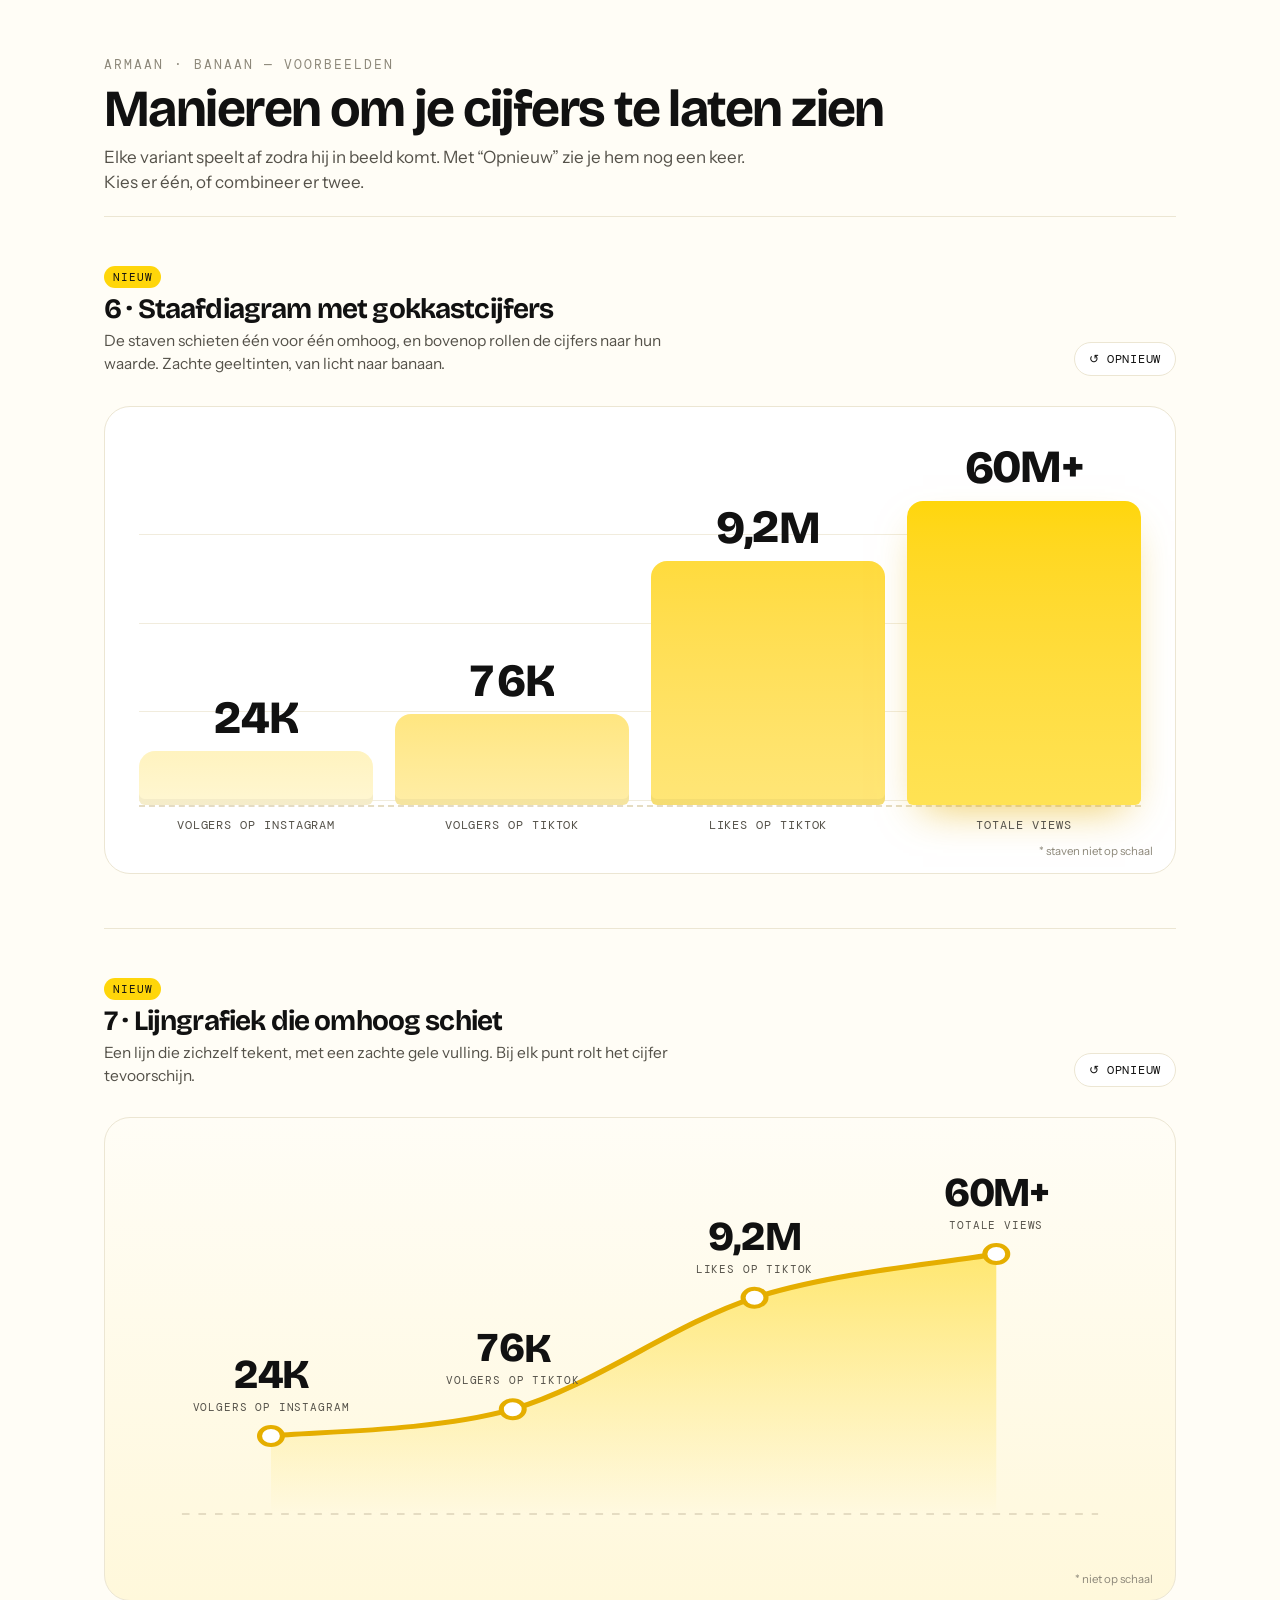
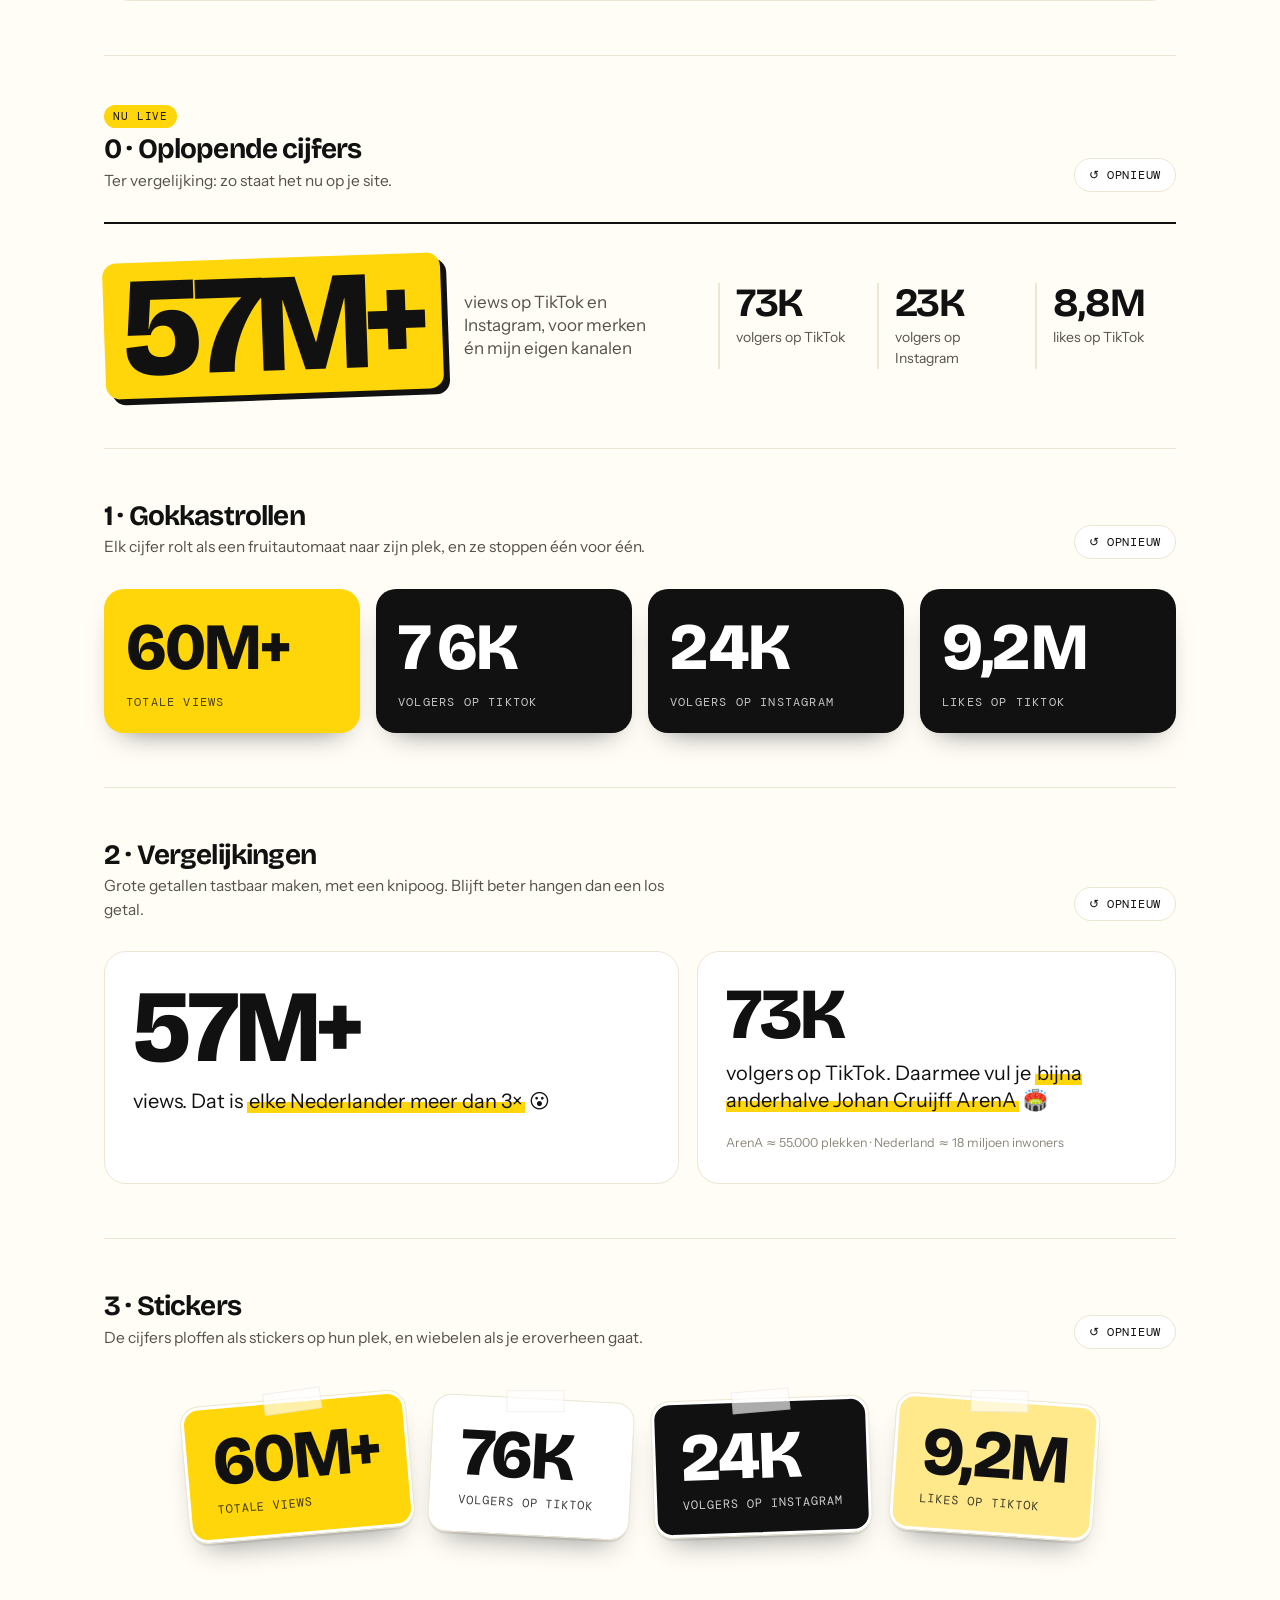
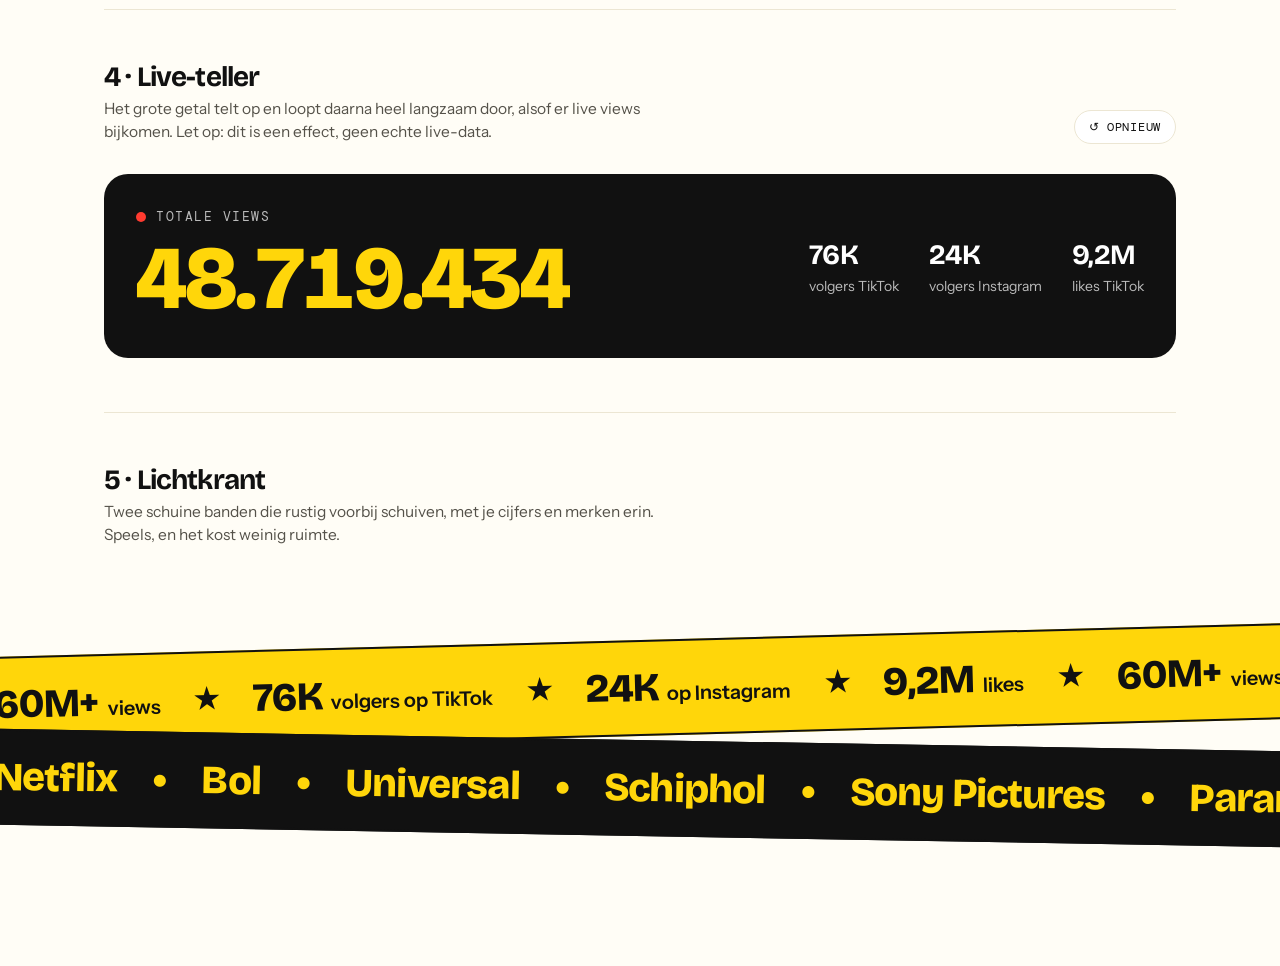
==== commit 22793660: "Lijngrafiek: labels op de punten en ruimte bovenaan Co-Authored-By: Claude Opus 5.5 <noreply@anthrop" ====
--- a/cijfers-voorbeelden.html
+++ b/cijfers-voorbeelden.html
@@ -42,7 +42,8 @@
   .chart .bars{margin-bottom:40px}
   .note{position:absolute;right:22px;bottom:12px;font-size:11.5px;color:var(--faint)}
   /* 7. lijngrafiek */
-  .lchart{position:relative;background:linear-gradient(180deg,#FFFDF6,#FFF8DB);border:1px solid var(--line);border-radius:26px;padding:30px 26px 46px;overflow:hidden}
+  .lchart{position:relative;background:linear-gradient(180deg,#FFFDF6,#FFF8DB);border:1px solid var(--line);border-radius:26px;padding:96px 26px 46px;overflow:hidden}
+  .lc-in{position:relative}
   .lchart svg{display:block;width:100%;height:340px;overflow:visible}
   .lchart .base{stroke:#E5DCC2;stroke-width:2;stroke-dasharray:6 7}
   .lchart .area{fill:url(#lg);opacity:0;transition:opacity .9s ease .9s}
@@ -55,7 +56,6 @@
   .lchart.go .lv{opacity:1}
   .lv .reel{font-size:clamp(24px,3.2vw,42px);color:#111;justify-content:center}
   .lv small{display:block;font-family:"DM Mono",monospace;font-size:10.5px;letter-spacing:.08em;text-transform:uppercase;color:var(--muted);margin-top:4px;white-space:nowrap}
-  .lchart .lv:nth-of-type(1){margin-top:30px}
   @media (max-width:700px){.bars{height:300px;gap:10px}.lab{font-size:9.5px}.lv small{display:none}}
 
   /* 0. huidig */
@@ -147,6 +147,7 @@
   <section class="v" data-v="7">
     <div class="v-head"><div><span class="tag">Nieuw</span><h2>7 · Lijngrafiek die omhoog schiet</h2><p>Een lijn die zichzelf tekent, met een zachte gele vulling. Bij elk punt rolt het cijfer tevoorschijn.</p></div><button class="again" type="button">↺ Opnieuw</button></div>
     <div class="lchart">
+      <div class="lc-in">
       <svg viewBox="0 0 800 340" preserveAspectRatio="none" aria-hidden="true">
         <defs><linearGradient id="lg" x1="0" y1="0" x2="0" y2="1"><stop offset="0" stop-color="#FFD60A" stop-opacity=".55"/><stop offset="1" stop-color="#FFD60A" stop-opacity="0"/></linearGradient></defs>
         <line x1="40" y1="300" x2="760" y2="300" class="base"/>
@@ -155,6 +156,7 @@
         <circle class="pt" cx="110" cy="222.0" r="9" style="--i:0"/><circle class="pt" cx="300" cy="195.2" r="9" style="--i:1"/><circle class="pt" cx="490" cy="83.7" r="9" style="--i:2"/><circle class="pt" cx="680" cy="40.0" r="9" style="--i:3"/>
       </svg>
       <div class="lv" style="left:13.75%;top:65.29%;--i:0"><div class="reel" data-slot="24K"></div><small>volgers op Instagram</small></div><div class="lv" style="left:37.50%;top:57.41%;--i:1"><div class="reel" data-slot="76K"></div><small>volgers op TikTok</small></div><div class="lv" style="left:61.25%;top:24.62%;--i:2"><div class="reel" data-slot="9,2M"></div><small>likes op TikTok</small></div><div class="lv" style="left:85.00%;top:11.76%;--i:3"><div class="reel" data-slot="60M+"></div><small>totale views</small></div>
+      </div>
       <span class="note">* niet op schaal</span>
     </div>
   </section>
